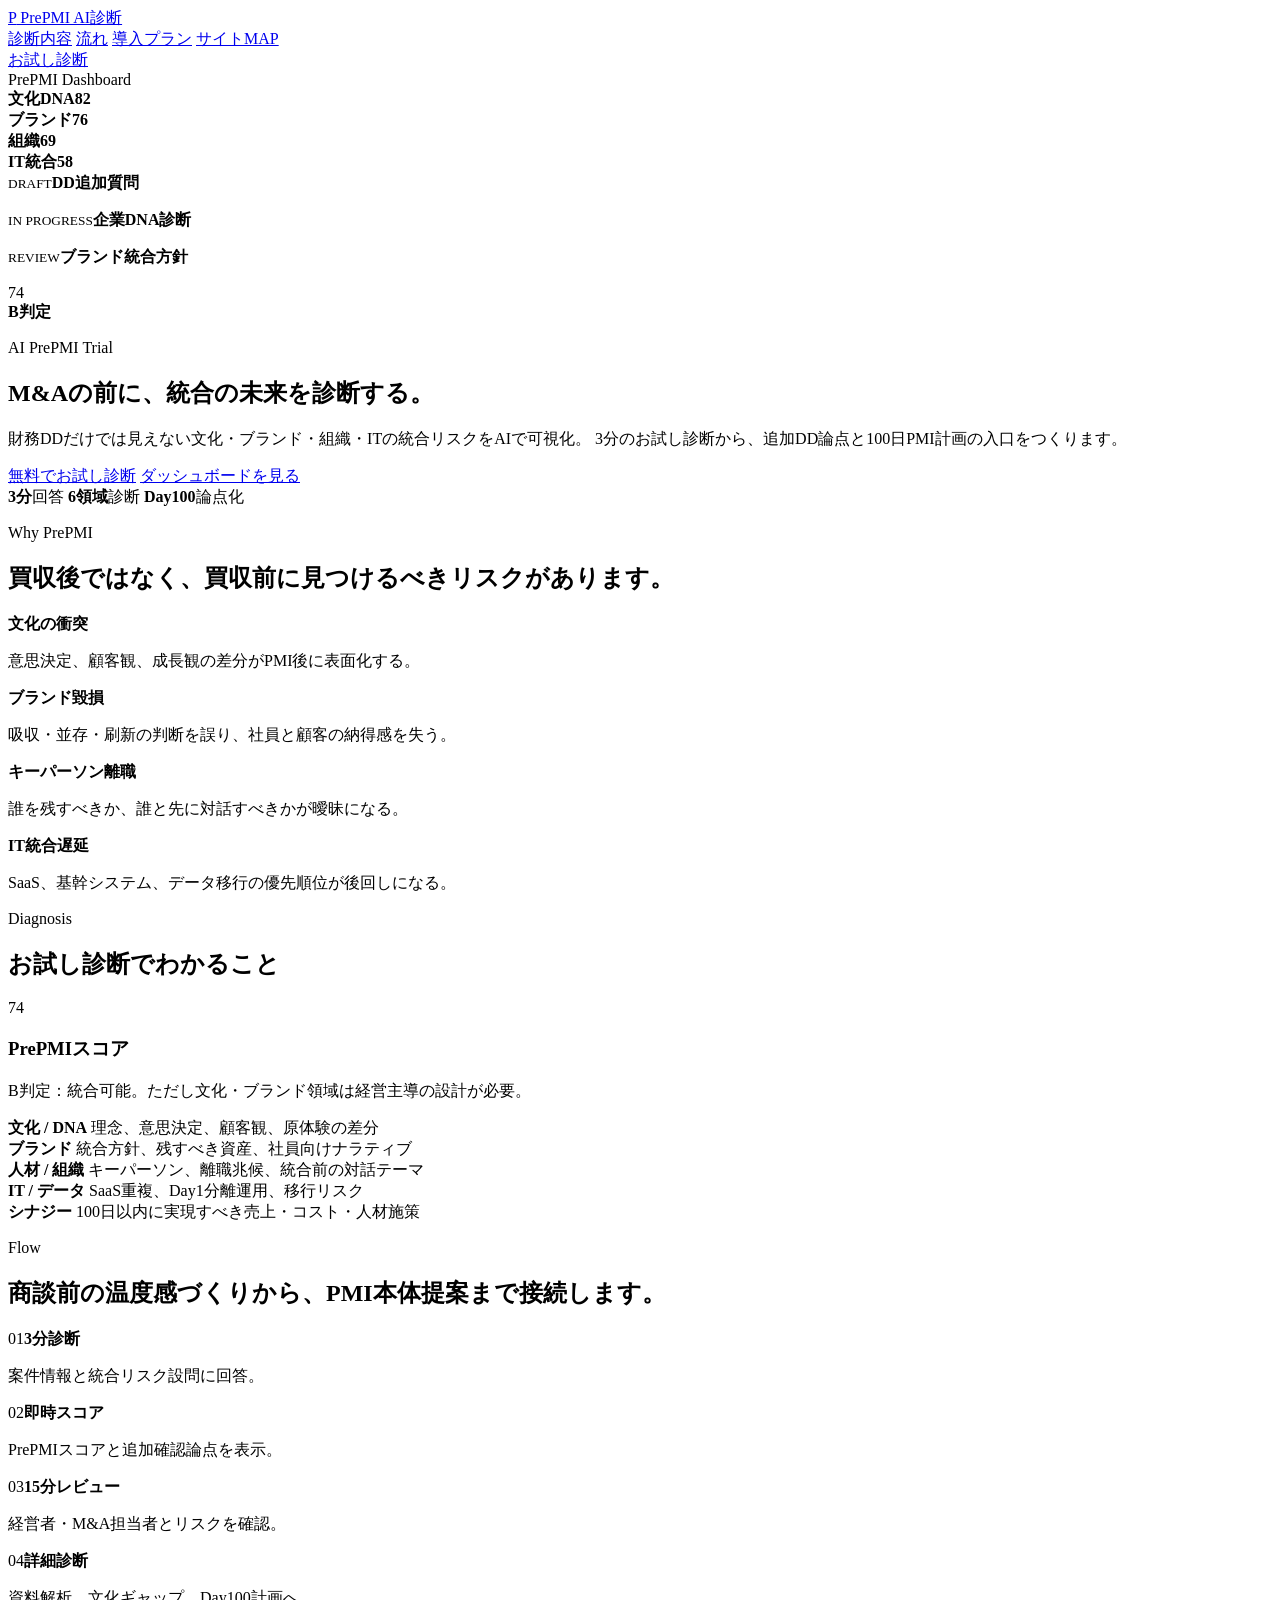
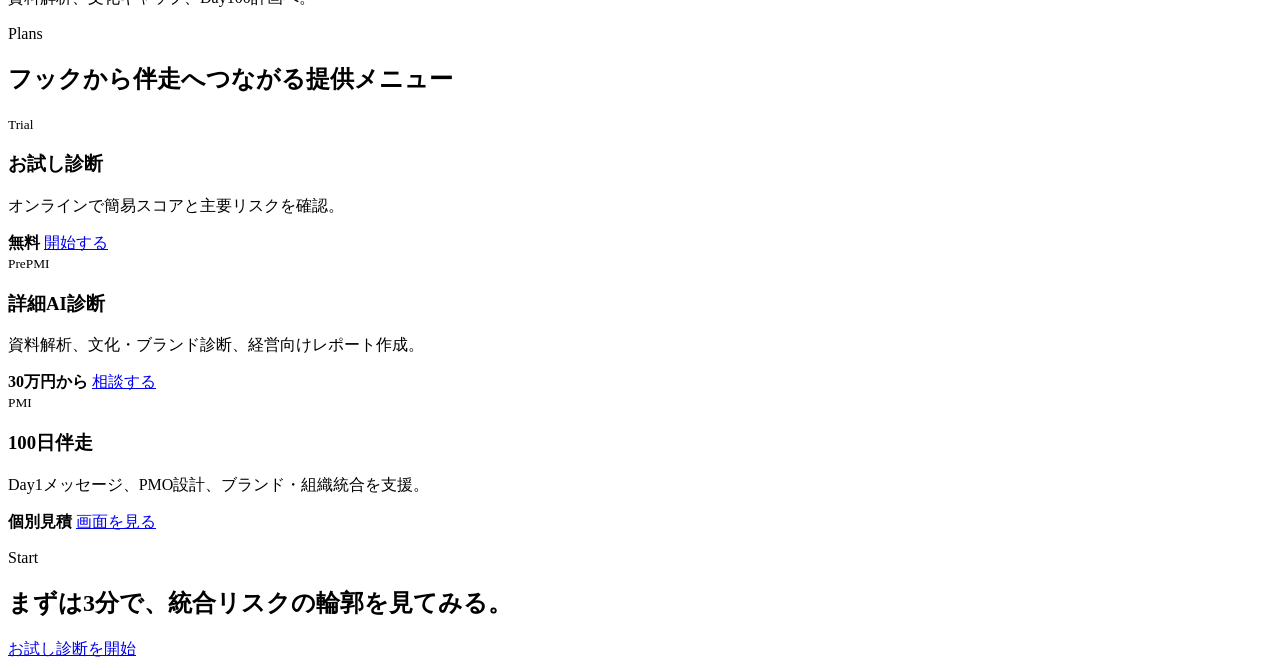
==== landing.html @ 2a0c2687 "Add landing page" ====
<!DOCTYPE html>
<html lang="ja">
<head>
    <meta charset="UTF-8">
    <meta name="viewport" content="width=device-width, initial-scale=1.0">
    <title>PrePMI AI診断 | M&Aの前に統合リスクを可視化</title>
    <link rel="stylesheet" href="landing.css">
</head>
<body>
    <header class="site-header">
        <a href="landing.html" class="brand">
            <span>P</span>
            PrePMI AI診断
        </a>
        <nav>
            <a href="#diagnosis">診断内容</a>
            <a href="#flow">流れ</a>
            <a href="#plans">導入プラン</a>
            <a href="sitemap.html">サイトMAP</a>
        </nav>
        <a href="trial.html" class="header-cta">お試し診断</a>
    </header>

    <main>
        <section class="hero">
            <div class="product-backdrop" aria-hidden="true">
                <div class="mock-sidebar">
                    <span></span><span></span><span></span><span></span>
                </div>
                <div class="mock-board">
                    <div class="mock-top">
                        <span>PrePMI Dashboard</span>
                        <div><i></i><i></i><i></i></div>
                    </div>
                    <div class="mock-timeline">
                        <div class="mock-row"><b>文化DNA</b><em class="bar purple"></em><strong>82</strong></div>
                        <div class="mock-row"><b>ブランド</b><em class="bar violet"></em><strong>76</strong></div>
                        <div class="mock-row"><b>組織</b><em class="bar amber"></em><strong>69</strong></div>
                        <div class="mock-row"><b>IT統合</b><em class="bar coral"></em><strong>58</strong></div>
                    </div>
                    <div class="mock-kanban">
                        <article><small>DRAFT</small><strong>DD追加質問</strong><p></p><p></p></article>
                        <article><small>IN PROGRESS</small><strong>企業DNA診断</strong><p></p><p></p></article>
                        <article><small>REVIEW</small><strong>ブランド統合方針</strong><p></p><p></p></article>
                    </div>
                </div>
                <div class="mock-insight">
                    <div class="ring">74</div>
                    <strong>B判定</strong>
                    <p></p><p></p><p></p>
                </div>
            </div>

            <div class="hero-content">
                <p class="eyebrow">AI PrePMI Trial</p>
                <h1>M&Aの前に、統合の未来を診断する。</h1>
                <p class="lead">
                    財務DDだけでは見えない文化・ブランド・組織・ITの統合リスクをAIで可視化。
                    3分のお試し診断から、追加DD論点と100日PMI計画の入口をつくります。
                </p>
                <div class="hero-actions">
                    <a href="trial.html" class="primary-cta">無料でお試し診断</a>
                    <a href="index.html" class="secondary-cta">ダッシュボードを見る</a>
                </div>
                <div class="hero-proof">
                    <span><strong>3分</strong>回答</span>
                    <span><strong>6領域</strong>診断</span>
                    <span><strong>Day100</strong>論点化</span>
                </div>
            </div>
        </section>

        <section class="problem-band">
            <div class="band-inner">
                <p class="eyebrow">Why PrePMI</p>
                <h2>買収後ではなく、買収前に見つけるべきリスクがあります。</h2>
                <div class="risk-grid">
                    <article>
                        <span class="dot purple"></span>
                        <strong>文化の衝突</strong>
                        <p>意思決定、顧客観、成長観の差分がPMI後に表面化する。</p>
                    </article>
                    <article>
                        <span class="dot coral"></span>
                        <strong>ブランド毀損</strong>
                        <p>吸収・並存・刷新の判断を誤り、社員と顧客の納得感を失う。</p>
                    </article>
                    <article>
                        <span class="dot amber"></span>
                        <strong>キーパーソン離職</strong>
                        <p>誰を残すべきか、誰と先に対話すべきかが曖昧になる。</p>
                    </article>
                    <article>
                        <span class="dot blue"></span>
                        <strong>IT統合遅延</strong>
                        <p>SaaS、基幹システム、データ移行の優先順位が後回しになる。</p>
                    </article>
                </div>
            </div>
        </section>

        <section class="diagnosis-section" id="diagnosis">
            <div class="section-heading">
                <p class="eyebrow">Diagnosis</p>
                <h2>お試し診断でわかること</h2>
            </div>
            <div class="diagnosis-layout">
                <div class="score-panel">
                    <div class="score-ring">74</div>
                    <h3>PrePMIスコア</h3>
                    <p>B判定：統合可能。ただし文化・ブランド領域は経営主導の設計が必要。</p>
                </div>
                <div class="diagnosis-list">
                    <article>
                        <strong>文化 / DNA</strong>
                        <span>理念、意思決定、顧客観、原体験の差分</span>
                    </article>
                    <article>
                        <strong>ブランド</strong>
                        <span>統合方針、残すべき資産、社員向けナラティブ</span>
                    </article>
                    <article>
                        <strong>人材 / 組織</strong>
                        <span>キーパーソン、離職兆候、統合前の対話テーマ</span>
                    </article>
                    <article>
                        <strong>IT / データ</strong>
                        <span>SaaS重複、Day1分離運用、移行リスク</span>
                    </article>
                    <article>
                        <strong>シナジー</strong>
                        <span>100日以内に実現すべき売上・コスト・人材施策</span>
                    </article>
                </div>
            </div>
        </section>

        <section class="flow-section" id="flow">
            <div class="section-heading">
                <p class="eyebrow">Flow</p>
                <h2>商談前の温度感づくりから、PMI本体提案まで接続します。</h2>
            </div>
            <div class="flow-steps">
                <article><span>01</span><strong>3分診断</strong><p>案件情報と統合リスク設問に回答。</p></article>
                <article><span>02</span><strong>即時スコア</strong><p>PrePMIスコアと追加確認論点を表示。</p></article>
                <article><span>03</span><strong>15分レビュー</strong><p>経営者・M&A担当者とリスクを確認。</p></article>
                <article><span>04</span><strong>詳細診断</strong><p>資料解析、文化ギャップ、Day100計画へ。</p></article>
            </div>
        </section>

        <section class="plans-section" id="plans">
            <div class="section-heading">
                <p class="eyebrow">Plans</p>
                <h2>フックから伴走へつながる提供メニュー</h2>
            </div>
            <div class="plan-grid">
                <article>
                    <small>Trial</small>
                    <h3>お試し診断</h3>
                    <p>オンラインで簡易スコアと主要リスクを確認。</p>
                    <strong>無料</strong>
                    <a href="trial.html">開始する</a>
                </article>
                <article class="featured">
                    <small>PrePMI</small>
                    <h3>詳細AI診断</h3>
                    <p>資料解析、文化・ブランド診断、経営向けレポート作成。</p>
                    <strong>30万円から</strong>
                    <a href="trial.html">相談する</a>
                </article>
                <article>
                    <small>PMI</small>
                    <h3>100日伴走</h3>
                    <p>Day1メッセージ、PMO設計、ブランド・組織統合を支援。</p>
                    <strong>個別見積</strong>
                    <a href="index.html">画面を見る</a>
                </article>
            </div>
        </section>

        <section class="final-cta">
            <p class="eyebrow">Start</p>
            <h2>まずは3分で、統合リスクの輪郭を見てみる。</h2>
            <a href="trial.html" class="primary-cta">お試し診断を開始</a>
        </section>
    </main>

    <script src="landing.js"></script>
</body>
</html>
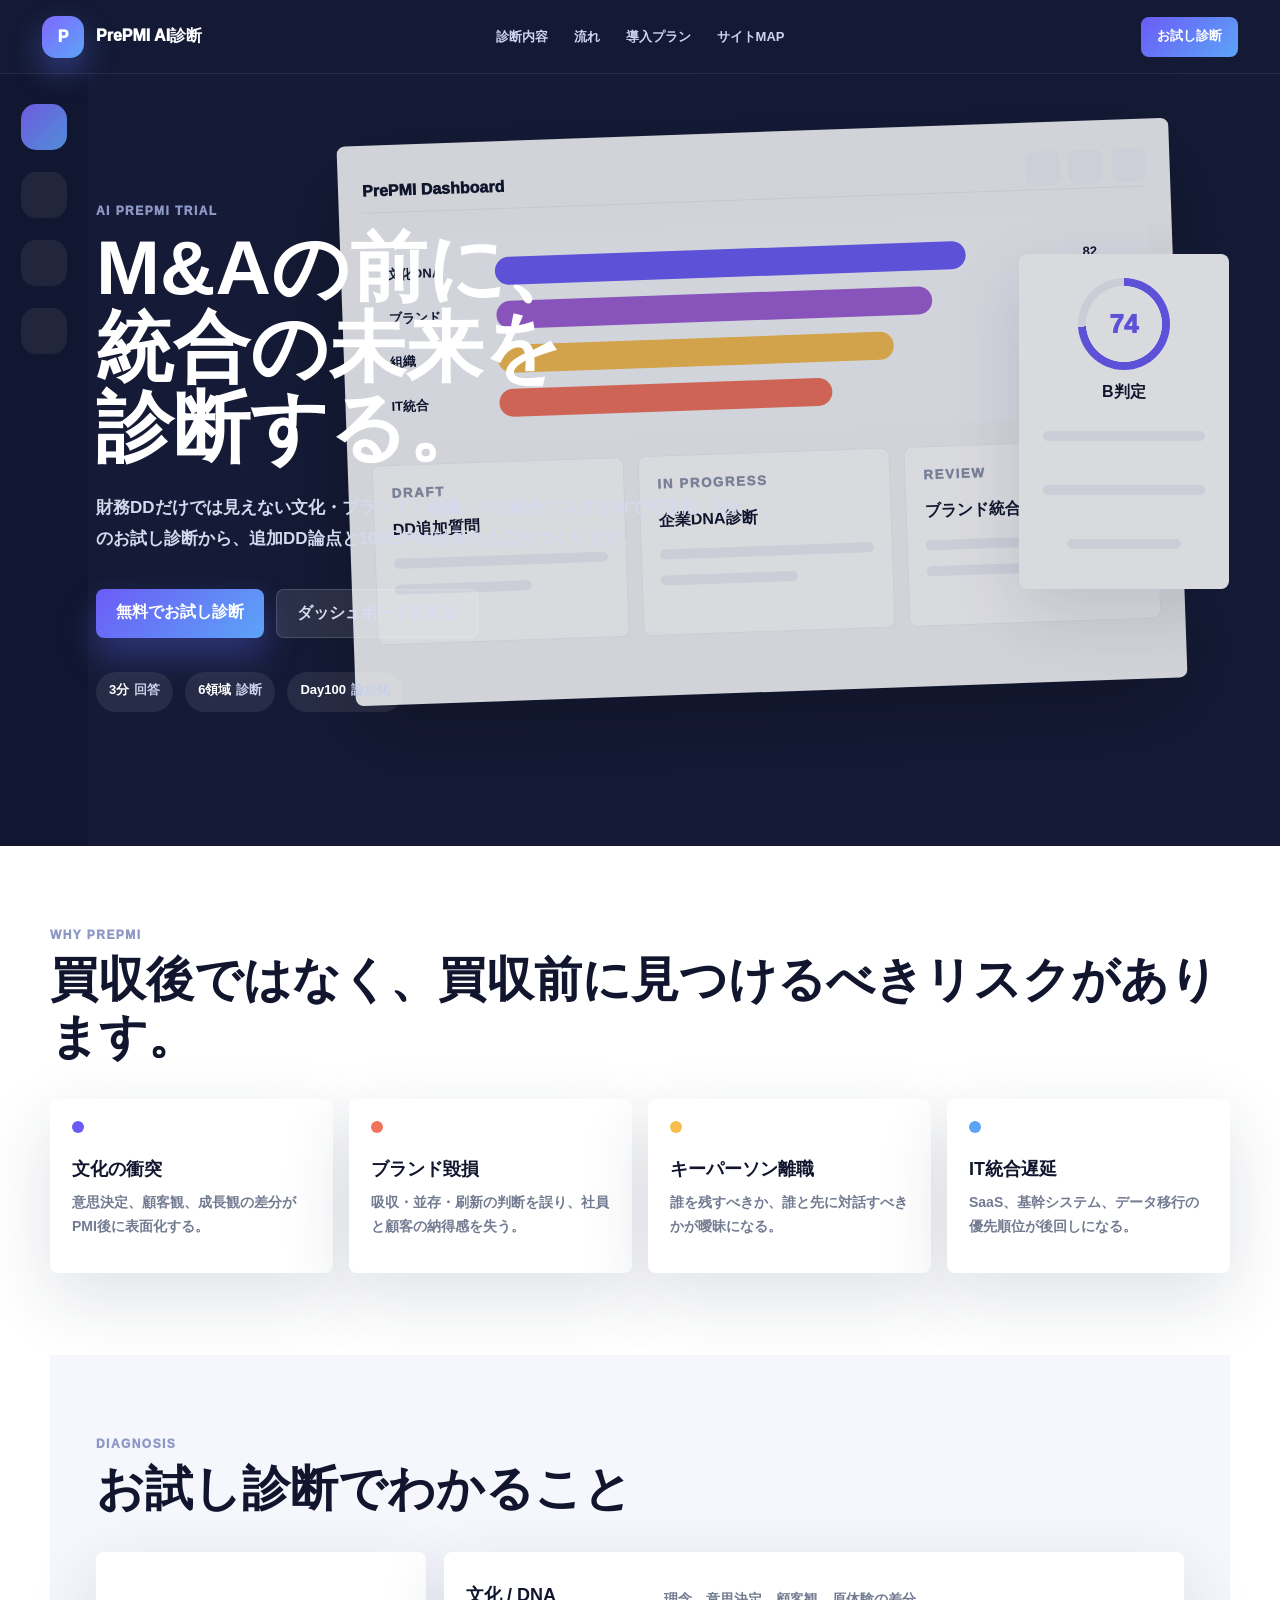
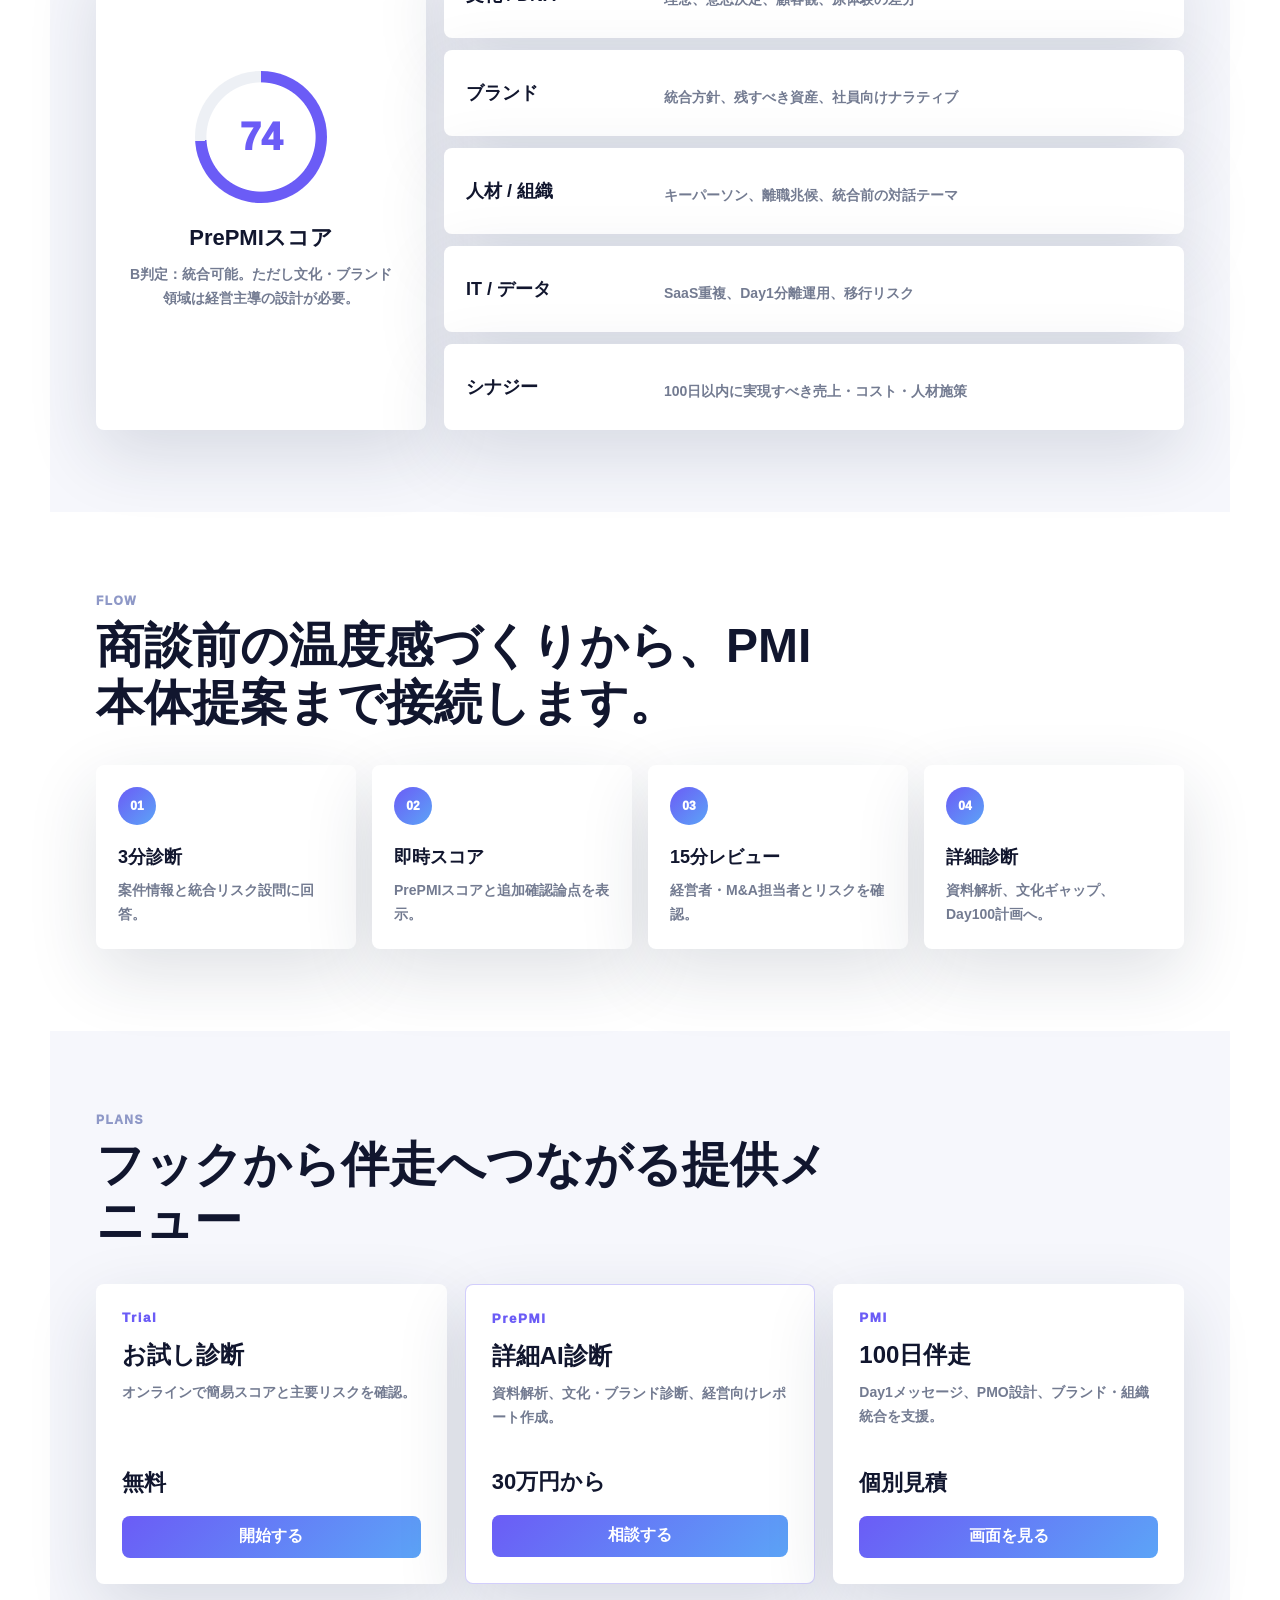
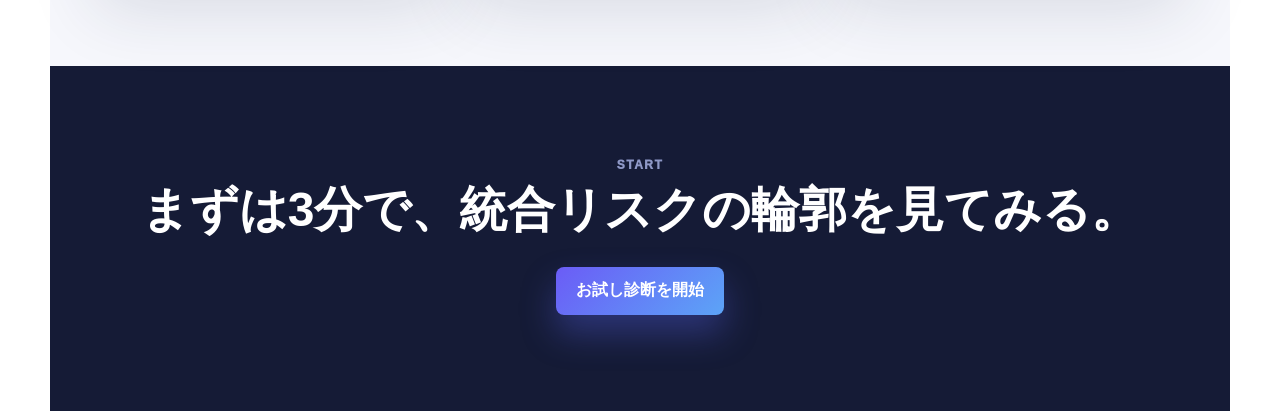
==== commit 17ed3259: "Adjust landing headline line breaks" ====
--- a/landing.html
+++ b/landing.html
@@ -24,14 +24,9 @@
     <main>
         <section class="hero">
             <div class="product-backdrop" aria-hidden="true">
-                <div class="mock-sidebar">
-                    <span></span><span></span><span></span><span></span>
-                </div>
+                <div class="mock-sidebar"><span></span><span></span><span></span><span></span></div>
                 <div class="mock-board">
-                    <div class="mock-top">
-                        <span>PrePMI Dashboard</span>
-                        <div><i></i><i></i><i></i></div>
-                    </div>
+                    <div class="mock-top"><span>PrePMI Dashboard</span><div><i></i><i></i><i></i></div></div>
                     <div class="mock-timeline">
                         <div class="mock-row"><b>文化DNA</b><em class="bar purple"></em><strong>82</strong></div>
                         <div class="mock-row"><b>ブランド</b><em class="bar violet"></em><strong>76</strong></div>
@@ -44,147 +39,22 @@
                         <article><small>REVIEW</small><strong>ブランド統合方針</strong><p></p><p></p></article>
                     </div>
                 </div>
-                <div class="mock-insight">
-                    <div class="ring">74</div>
-                    <strong>B判定</strong>
-                    <p></p><p></p><p></p>
-                </div>
+                <div class="mock-insight"><div class="ring">74</div><strong>B判定</strong><p></p><p></p><p></p></div>
             </div>
-
             <div class="hero-content">
                 <p class="eyebrow">AI PrePMI Trial</p>
-                <h1>M&Aの前に、統合の未来を診断する。</h1>
-                <p class="lead">
-                    財務DDだけでは見えない文化・ブランド・組織・ITの統合リスクをAIで可視化。
-                    3分のお試し診断から、追加DD論点と100日PMI計画の入口をつくります。
-                </p>
-                <div class="hero-actions">
-                    <a href="trial.html" class="primary-cta">無料でお試し診断</a>
-                    <a href="index.html" class="secondary-cta">ダッシュボードを見る</a>
-                </div>
-                <div class="hero-proof">
-                    <span><strong>3分</strong>回答</span>
-                    <span><strong>6領域</strong>診断</span>
-                    <span><strong>Day100</strong>論点化</span>
-                </div>
+                <h1>M&Aの前に、<br>統合の未来を<br>診断する。</h1>
+                <p class="lead">財務DDだけでは見えない文化・ブランド・組織・ITの統合リスクをAIで可視化。3分のお試し診断から、追加DD論点と100日PMI計画の入口をつくります。</p>
+                <div class="hero-actions"><a href="trial.html" class="primary-cta">無料でお試し診断</a><a href="index.html" class="secondary-cta">ダッシュボードを見る</a></div>
+                <div class="hero-proof"><span><strong>3分</strong>回答</span><span><strong>6領域</strong>診断</span><span><strong>Day100</strong>論点化</span></div>
             </div>
         </section>
-
-        <section class="problem-band">
-            <div class="band-inner">
-                <p class="eyebrow">Why PrePMI</p>
-                <h2>買収後ではなく、買収前に見つけるべきリスクがあります。</h2>
-                <div class="risk-grid">
-                    <article>
-                        <span class="dot purple"></span>
-                        <strong>文化の衝突</strong>
-                        <p>意思決定、顧客観、成長観の差分がPMI後に表面化する。</p>
-                    </article>
-                    <article>
-                        <span class="dot coral"></span>
-                        <strong>ブランド毀損</strong>
-                        <p>吸収・並存・刷新の判断を誤り、社員と顧客の納得感を失う。</p>
-                    </article>
-                    <article>
-                        <span class="dot amber"></span>
-                        <strong>キーパーソン離職</strong>
-                        <p>誰を残すべきか、誰と先に対話すべきかが曖昧になる。</p>
-                    </article>
-                    <article>
-                        <span class="dot blue"></span>
-                        <strong>IT統合遅延</strong>
-                        <p>SaaS、基幹システム、データ移行の優先順位が後回しになる。</p>
-                    </article>
-                </div>
-            </div>
-        </section>
-
-        <section class="diagnosis-section" id="diagnosis">
-            <div class="section-heading">
-                <p class="eyebrow">Diagnosis</p>
-                <h2>お試し診断でわかること</h2>
-            </div>
-            <div class="diagnosis-layout">
-                <div class="score-panel">
-                    <div class="score-ring">74</div>
-                    <h3>PrePMIスコア</h3>
-                    <p>B判定：統合可能。ただし文化・ブランド領域は経営主導の設計が必要。</p>
-                </div>
-                <div class="diagnosis-list">
-                    <article>
-                        <strong>文化 / DNA</strong>
-                        <span>理念、意思決定、顧客観、原体験の差分</span>
-                    </article>
-                    <article>
-                        <strong>ブランド</strong>
-                        <span>統合方針、残すべき資産、社員向けナラティブ</span>
-                    </article>
-                    <article>
-                        <strong>人材 / 組織</strong>
-                        <span>キーパーソン、離職兆候、統合前の対話テーマ</span>
-                    </article>
-                    <article>
-                        <strong>IT / データ</strong>
-                        <span>SaaS重複、Day1分離運用、移行リスク</span>
-                    </article>
-                    <article>
-                        <strong>シナジー</strong>
-                        <span>100日以内に実現すべき売上・コスト・人材施策</span>
-                    </article>
-                </div>
-            </div>
-        </section>
-
-        <section class="flow-section" id="flow">
-            <div class="section-heading">
-                <p class="eyebrow">Flow</p>
-                <h2>商談前の温度感づくりから、PMI本体提案まで接続します。</h2>
-            </div>
-            <div class="flow-steps">
-                <article><span>01</span><strong>3分診断</strong><p>案件情報と統合リスク設問に回答。</p></article>
-                <article><span>02</span><strong>即時スコア</strong><p>PrePMIスコアと追加確認論点を表示。</p></article>
-                <article><span>03</span><strong>15分レビュー</strong><p>経営者・M&A担当者とリスクを確認。</p></article>
-                <article><span>04</span><strong>詳細診断</strong><p>資料解析、文化ギャップ、Day100計画へ。</p></article>
-            </div>
-        </section>
-
-        <section class="plans-section" id="plans">
-            <div class="section-heading">
-                <p class="eyebrow">Plans</p>
-                <h2>フックから伴走へつながる提供メニュー</h2>
-            </div>
-            <div class="plan-grid">
-                <article>
-                    <small>Trial</small>
-                    <h3>お試し診断</h3>
-                    <p>オンラインで簡易スコアと主要リスクを確認。</p>
-                    <strong>無料</strong>
-                    <a href="trial.html">開始する</a>
-                </article>
-                <article class="featured">
-                    <small>PrePMI</small>
-                    <h3>詳細AI診断</h3>
-                    <p>資料解析、文化・ブランド診断、経営向けレポート作成。</p>
-                    <strong>30万円から</strong>
-                    <a href="trial.html">相談する</a>
-                </article>
-                <article>
-                    <small>PMI</small>
-                    <h3>100日伴走</h3>
-                    <p>Day1メッセージ、PMO設計、ブランド・組織統合を支援。</p>
-                    <strong>個別見積</strong>
-                    <a href="index.html">画面を見る</a>
-                </article>
-            </div>
-        </section>
-
-        <section class="final-cta">
-            <p class="eyebrow">Start</p>
-            <h2>まずは3分で、統合リスクの輪郭を見てみる。</h2>
-            <a href="trial.html" class="primary-cta">お試し診断を開始</a>
-        </section>
+        <section class="problem-band"><div class="band-inner"><p class="eyebrow">Why PrePMI</p><h2>買収後ではなく、買収前に見つけるべきリスクがあります。</h2><div class="risk-grid"><article><span class="dot purple"></span><strong>文化の衝突</strong><p>意思決定、顧客観、成長観の差分がPMI後に表面化する。</p></article><article><span class="dot coral"></span><strong>ブランド毀損</strong><p>吸収・並存・刷新の判断を誤り、社員と顧客の納得感を失う。</p></article><article><span class="dot amber"></span><strong>キーパーソン離職</strong><p>誰を残すべきか、誰と先に対話すべきかが曖昧になる。</p></article><article><span class="dot blue"></span><strong>IT統合遅延</strong><p>SaaS、基幹システム、データ移行の優先順位が後回しになる。</p></article></div></div></section>
+        <section class="diagnosis-section" id="diagnosis"><div class="section-heading"><p class="eyebrow">Diagnosis</p><h2>お試し診断でわかること</h2></div><div class="diagnosis-layout"><div class="score-panel"><div class="score-ring">74</div><h3>PrePMIスコア</h3><p>B判定：統合可能。ただし文化・ブランド領域は経営主導の設計が必要。</p></div><div class="diagnosis-list"><article><strong>文化 / DNA</strong><span>理念、意思決定、顧客観、原体験の差分</span></article><article><strong>ブランド</strong><span>統合方針、残すべき資産、社員向けナラティブ</span></article><article><strong>人材 / 組織</strong><span>キーパーソン、離職兆候、統合前の対話テーマ</span></article><article><strong>IT / データ</strong><span>SaaS重複、Day1分離運用、移行リスク</span></article><article><strong>シナジー</strong><span>100日以内に実現すべき売上・コスト・人材施策</span></article></div></div></section>
+        <section class="flow-section" id="flow"><div class="section-heading"><p class="eyebrow">Flow</p><h2>商談前の温度感づくりから、PMI本体提案まで接続します。</h2></div><div class="flow-steps"><article><span>01</span><strong>3分診断</strong><p>案件情報と統合リスク設問に回答。</p></article><article><span>02</span><strong>即時スコア</strong><p>PrePMIスコアと追加確認論点を表示。</p></article><article><span>03</span><strong>15分レビュー</strong><p>経営者・M&A担当者とリスクを確認。</p></article><article><span>04</span><strong>詳細診断</strong><p>資料解析、文化ギャップ、Day100計画へ。</p></article></div></section>
+        <section class="plans-section" id="plans"><div class="section-heading"><p class="eyebrow">Plans</p><h2>フックから伴走へつながる提供メニュー</h2></div><div class="plan-grid"><article><small>Trial</small><h3>お試し診断</h3><p>オンラインで簡易スコアと主要リスクを確認。</p><strong>無料</strong><a href="trial.html">開始する</a></article><article class="featured"><small>PrePMI</small><h3>詳細AI診断</h3><p>資料解析、文化・ブランド診断、経営向けレポート作成。</p><strong>30万円から</strong><a href="trial.html">相談する</a></article><article><small>PMI</small><h3>100日伴走</h3><p>Day1メッセージ、PMO設計、ブランド・組織統合を支援。</p><strong>個別見積</strong><a href="index.html">画面を見る</a></article></div></section>
+        <section class="final-cta"><p class="eyebrow">Start</p><h2>まずは3分で、統合リスクの輪郭を見てみる。</h2><a href="trial.html" class="primary-cta">お試し診断を開始</a></section>
     </main>
-
     <script src="landing.js"></script>
 </body>
 </html>
--- a/landing.css
+++ b/landing.css
@@ -0,0 +1,684 @@
+:root {
+    --ink: #11162e;
+    --muted: #737b91;
+    --line: #e7eaf3;
+    --soft: #f6f7fc;
+    --rail: #151b36;
+    --purple: #6b5cf6;
+    --blue: #5ca4f7;
+    --green: #63c7aa;
+    --amber: #f7bd4e;
+    --coral: #f2735b;
+    --violet: #9f60d5;
+    --shadow: 0 24px 70px rgba(31, 39, 74, 0.14);
+}
+
+* {
+    box-sizing: border-box;
+}
+
+body {
+    margin: 0;
+    color: var(--ink);
+    background: #fff;
+    font-family: Inter, -apple-system, BlinkMacSystemFont, "Segoe UI", sans-serif;
+}
+
+a {
+    color: inherit;
+}
+
+.site-header {
+    position: fixed;
+    z-index: 20;
+    top: 0;
+    left: 0;
+    right: 0;
+    height: 74px;
+    padding: 0 42px;
+    display: grid;
+    grid-template-columns: 1fr auto 1fr;
+    align-items: center;
+    background: rgba(21, 27, 54, 0.82);
+    backdrop-filter: blur(16px);
+    border-bottom: 1px solid rgba(255,255,255,0.08);
+    color: #fff;
+}
+
+.brand {
+    display: flex;
+    align-items: center;
+    gap: 12px;
+    font-weight: 950;
+    text-decoration: none;
+}
+
+.brand span {
+    width: 42px;
+    height: 42px;
+    border-radius: 14px;
+    display: grid;
+    place-items: center;
+    background: linear-gradient(135deg, #8068ff, #5ca4f7);
+    box-shadow: 0 14px 30px rgba(91, 113, 246, 0.38);
+}
+
+.site-header nav {
+    display: flex;
+    gap: 26px;
+}
+
+.site-header nav a {
+    color: #cdd4f0;
+    font-size: 13px;
+    font-weight: 850;
+    text-decoration: none;
+}
+
+.header-cta {
+    justify-self: end;
+    min-height: 40px;
+    padding: 10px 16px;
+    border-radius: 8px;
+    color: #fff;
+    background: linear-gradient(135deg, var(--purple), var(--blue));
+    font-size: 13px;
+    font-weight: 950;
+    text-decoration: none;
+}
+
+.hero {
+    position: relative;
+    min-height: 94vh;
+    padding: 138px 46px 86px;
+    color: #fff;
+    background: #151b36;
+    overflow: hidden;
+    display: flex;
+    align-items: center;
+}
+
+.product-backdrop {
+    position: absolute;
+    inset: 74px 0 0;
+    opacity: 0.84;
+}
+
+.mock-sidebar {
+    position: absolute;
+    left: 0;
+    top: 0;
+    bottom: 0;
+    width: 88px;
+    background: #11172f;
+    display: grid;
+    align-content: start;
+    justify-items: center;
+    gap: 22px;
+    padding-top: 30px;
+}
+
+.mock-sidebar span {
+    width: 46px;
+    height: 46px;
+    border-radius: 15px;
+    background: rgba(255,255,255,0.08);
+}
+
+.mock-sidebar span:first-child {
+    background: linear-gradient(135deg, #8068ff, #5ca4f7);
+}
+
+.mock-board {
+    position: absolute;
+    right: 8%;
+    top: 58px;
+    width: min(900px, 65vw);
+    min-height: 560px;
+    border-radius: 8px;
+    background: rgba(255,255,255,0.96);
+    box-shadow: 0 30px 90px rgba(0,0,0,0.30);
+    transform: rotate(-2deg);
+    padding: 24px;
+}
+
+.mock-top {
+    height: 44px;
+    display: flex;
+    justify-content: space-between;
+    align-items: center;
+    color: #11162e;
+    border-bottom: 1px solid var(--line);
+    font-weight: 950;
+}
+
+.mock-top div {
+    display: flex;
+    gap: 9px;
+}
+
+.mock-top i {
+    width: 34px;
+    height: 34px;
+    border-radius: 8px;
+    background: #f0f2f8;
+}
+
+.mock-timeline {
+    margin-top: 26px;
+    padding: 22px;
+    border-radius: 8px;
+    background: #f7f8fc;
+    display: grid;
+    gap: 16px;
+}
+
+.mock-row {
+    display: grid;
+    grid-template-columns: 94px 1fr 44px;
+    align-items: center;
+    gap: 14px;
+    color: #11162e;
+    font-size: 13px;
+    font-weight: 900;
+}
+
+.mock-row .bar {
+    height: 28px;
+    border-radius: 999px;
+}
+
+.mock-row .purple { width: 82%; background: var(--purple); }
+.mock-row .violet { width: 76%; background: var(--violet); }
+.mock-row .amber { width: 69%; background: var(--amber); }
+.mock-row .coral { width: 58%; background: var(--coral); }
+
+.mock-kanban {
+    margin-top: 22px;
+    display: grid;
+    grid-template-columns: repeat(3, 1fr);
+    gap: 14px;
+}
+
+.mock-kanban article {
+    min-height: 180px;
+    border-radius: 8px;
+    background: #fff;
+    border: 1px solid #eef0f6;
+    padding: 18px;
+    color: #11162e;
+}
+
+.mock-kanban small {
+    color: #8b93aa;
+    font-weight: 950;
+    letter-spacing: 0.12em;
+}
+
+.mock-kanban strong {
+    display: block;
+    margin: 18px 0;
+}
+
+.mock-kanban p {
+    height: 10px;
+    border-radius: 999px;
+    background: #eef0f6;
+}
+
+.mock-kanban p:last-child {
+    width: 64%;
+}
+
+.mock-insight {
+    position: absolute;
+    right: 4%;
+    top: 180px;
+    width: 210px;
+    min-height: 300px;
+    border-radius: 8px;
+    background: #fff;
+    box-shadow: var(--shadow);
+    display: grid;
+    justify-items: center;
+    align-content: start;
+    gap: 12px;
+    padding: 24px;
+    color: var(--ink);
+}
+
+.mock-insight .ring {
+    width: 92px;
+    height: 92px;
+    border-radius: 50%;
+    display: grid;
+    place-items: center;
+    background:
+        radial-gradient(circle at center, #fff 0 58%, transparent 59%),
+        conic-gradient(var(--purple) 0 74%, #edf0f5 74% 100%);
+    color: var(--purple);
+    font-size: 26px;
+    font-weight: 950;
+}
+
+.mock-insight p {
+    width: 100%;
+    height: 10px;
+    border-radius: 999px;
+    background: #eef0f6;
+}
+
+.mock-insight p:last-child {
+    width: 70%;
+}
+
+.hero-content {
+    position: relative;
+    z-index: 2;
+    width: min(760px, 100%);
+    margin-left: max(0px, calc((100vw - 1180px) / 2));
+    padding-top: 18px;
+}
+
+.eyebrow {
+    margin: 0 0 10px;
+    color: #8e98c7;
+    font-size: 12px;
+    font-weight: 950;
+    letter-spacing: 0.12em;
+    text-transform: uppercase;
+}
+
+.hero h1 {
+    margin: 0;
+    font-size: clamp(44px, 6vw, 78px);
+    line-height: 1.04;
+    letter-spacing: 0;
+    max-width: 740px;
+}
+
+.lead {
+    max-width: 660px;
+    margin: 24px 0 0;
+    color: #d4d9ee;
+    font-size: 17px;
+    font-weight: 700;
+    line-height: 1.85;
+}
+
+.hero-actions {
+    margin-top: 34px;
+    display: flex;
+    flex-wrap: wrap;
+    gap: 12px;
+}
+
+.primary-cta,
+.secondary-cta {
+    min-height: 48px;
+    padding: 13px 20px;
+    border-radius: 8px;
+    font-weight: 950;
+    text-decoration: none;
+}
+
+.primary-cta {
+    color: #fff;
+    background: linear-gradient(135deg, var(--purple), var(--blue));
+    box-shadow: 0 18px 34px rgba(92, 104, 246, 0.34);
+}
+
+.secondary-cta {
+    color: #d7dcf2;
+    background: rgba(255,255,255,0.10);
+    border: 1px solid rgba(255,255,255,0.14);
+}
+
+.hero-proof {
+    margin-top: 34px;
+    display: flex;
+    flex-wrap: wrap;
+    gap: 12px;
+}
+
+.hero-proof span {
+    min-height: 40px;
+    padding: 9px 13px;
+    border-radius: 999px;
+    color: #c8cfe9;
+    background: rgba(255,255,255,0.08);
+    font-size: 13px;
+    font-weight: 850;
+}
+
+.hero-proof strong {
+    color: #fff;
+    margin-right: 5px;
+}
+
+.problem-band,
+.diagnosis-section,
+.flow-section,
+.plans-section,
+.final-cta {
+    padding: 82px 46px;
+}
+
+.problem-band {
+    background: #fff;
+}
+
+.band-inner,
+.diagnosis-section,
+.flow-section,
+.plans-section,
+.final-cta {
+    width: min(1180px, 100%);
+    margin: 0 auto;
+}
+
+.problem-band h2,
+.section-heading h2,
+.final-cta h2 {
+    margin: 0;
+    font-size: clamp(30px, 4vw, 48px);
+    line-height: 1.18;
+    letter-spacing: 0;
+}
+
+.risk-grid {
+    margin-top: 34px;
+    display: grid;
+    grid-template-columns: repeat(4, 1fr);
+    gap: 16px;
+}
+
+.risk-grid article,
+.score-panel,
+.diagnosis-list article,
+.flow-steps article,
+.plan-grid article {
+    border-radius: 8px;
+    background: #fff;
+    box-shadow: var(--shadow);
+}
+
+.risk-grid article {
+    min-height: 174px;
+    padding: 22px;
+}
+
+.dot {
+    display: block;
+    width: 12px;
+    height: 12px;
+    border-radius: 50%;
+    margin-bottom: 24px;
+}
+
+.dot.purple { background: var(--purple); }
+.dot.coral { background: var(--coral); }
+.dot.amber { background: var(--amber); }
+.dot.blue { background: var(--blue); }
+
+.risk-grid strong,
+.diagnosis-list strong,
+.flow-steps strong,
+.plan-grid h3 {
+    display: block;
+    font-size: 18px;
+}
+
+.risk-grid p,
+.score-panel p,
+.diagnosis-list span,
+.flow-steps p,
+.plan-grid p {
+    margin: 10px 0 0;
+    color: var(--muted);
+    font-size: 14px;
+    font-weight: 700;
+    line-height: 1.7;
+}
+
+.diagnosis-section,
+.plans-section {
+    background: var(--soft);
+}
+
+.section-heading {
+    max-width: 760px;
+}
+
+.diagnosis-layout {
+    margin-top: 34px;
+    display: grid;
+    grid-template-columns: 330px 1fr;
+    gap: 18px;
+}
+
+.score-panel {
+    padding: 30px;
+    display: grid;
+    align-content: center;
+    justify-items: center;
+    text-align: center;
+}
+
+.score-ring {
+    width: 132px;
+    height: 132px;
+    border-radius: 50%;
+    display: grid;
+    place-items: center;
+    background:
+        radial-gradient(circle at center, #fff 0 58%, transparent 59%),
+        conic-gradient(var(--purple) 0 74%, #edf0f5 74% 100%);
+    color: var(--purple);
+    font-size: 38px;
+    font-weight: 950;
+}
+
+.score-panel h3 {
+    margin: 20px 0 0;
+    font-size: 22px;
+}
+
+.diagnosis-list {
+    display: grid;
+    gap: 12px;
+}
+
+.diagnosis-list article {
+    min-height: 86px;
+    padding: 20px 22px;
+    display: grid;
+    grid-template-columns: 180px 1fr;
+    align-items: center;
+    gap: 18px;
+}
+
+.flow-steps {
+    margin-top: 34px;
+    display: grid;
+    grid-template-columns: repeat(4, 1fr);
+    gap: 16px;
+}
+
+.flow-steps article {
+    min-height: 180px;
+    padding: 22px;
+}
+
+.flow-steps span {
+    display: grid;
+    place-items: center;
+    width: 38px;
+    height: 38px;
+    border-radius: 50%;
+    color: #fff;
+    background: linear-gradient(135deg, var(--purple), var(--blue));
+    font-size: 12px;
+    font-weight: 950;
+}
+
+.flow-steps strong {
+    margin-top: 20px;
+}
+
+.plan-grid {
+    margin-top: 34px;
+    display: grid;
+    grid-template-columns: repeat(3, 1fr);
+    gap: 18px;
+}
+
+.plan-grid article {
+    padding: 26px;
+    min-height: 300px;
+    display: flex;
+    flex-direction: column;
+}
+
+.plan-grid article.featured {
+    border: 1px solid rgba(107, 92, 246, 0.30);
+}
+
+.plan-grid small {
+    color: var(--purple);
+    font-weight: 950;
+    letter-spacing: 0.12em;
+}
+
+.plan-grid h3 {
+    margin: 14px 0 0;
+    font-size: 24px;
+}
+
+.plan-grid strong {
+    margin-top: auto;
+    color: var(--ink);
+    font-size: 22px;
+}
+
+.plan-grid a {
+    margin-top: 18px;
+    min-height: 42px;
+    border-radius: 8px;
+    display: inline-flex;
+    align-items: center;
+    justify-content: center;
+    color: #fff;
+    background: linear-gradient(135deg, var(--purple), var(--blue));
+    font-weight: 950;
+    text-decoration: none;
+}
+
+.final-cta {
+    padding-top: 92px;
+    padding-bottom: 96px;
+    color: #fff;
+    background: var(--rail);
+    text-align: center;
+}
+
+.final-cta .primary-cta {
+    display: inline-flex;
+    align-items: center;
+    margin-top: 28px;
+}
+
+@media (max-width: 980px) {
+    .site-header {
+        padding: 0 18px;
+        grid-template-columns: 1fr auto;
+    }
+
+    .site-header nav {
+        display: none;
+    }
+
+    .hero {
+        padding: 118px 22px 72px;
+    }
+
+    .product-backdrop {
+        opacity: 0.42;
+    }
+
+    .mock-board {
+        right: -220px;
+        width: 780px;
+    }
+
+    .mock-insight {
+        display: none;
+    }
+
+    .problem-band,
+    .diagnosis-section,
+    .flow-section,
+    .plans-section,
+    .final-cta {
+        padding-left: 22px;
+        padding-right: 22px;
+    }
+
+    .risk-grid,
+    .flow-steps,
+    .plan-grid {
+        grid-template-columns: repeat(2, 1fr);
+    }
+
+    .diagnosis-layout {
+        grid-template-columns: 1fr;
+    }
+}
+
+@media (max-width: 640px) {
+    .site-header {
+        height: 66px;
+    }
+
+    .brand {
+        font-size: 14px;
+    }
+
+    .brand span {
+        width: 36px;
+        height: 36px;
+    }
+
+    .header-cta {
+        min-height: 36px;
+        padding: 9px 12px;
+    }
+
+    .hero {
+        min-height: 92vh;
+    }
+
+    .hero h1 {
+        font-size: 40px;
+    }
+
+    .lead {
+        font-size: 15px;
+    }
+
+    .risk-grid,
+    .flow-steps,
+    .plan-grid,
+    .diagnosis-list article {
+        grid-template-columns: 1fr;
+    }
+
+    .mock-sidebar {
+        display: none;
+    }
+
+    .mock-board {
+        right: -390px;
+        top: 92px;
+    }
+}
